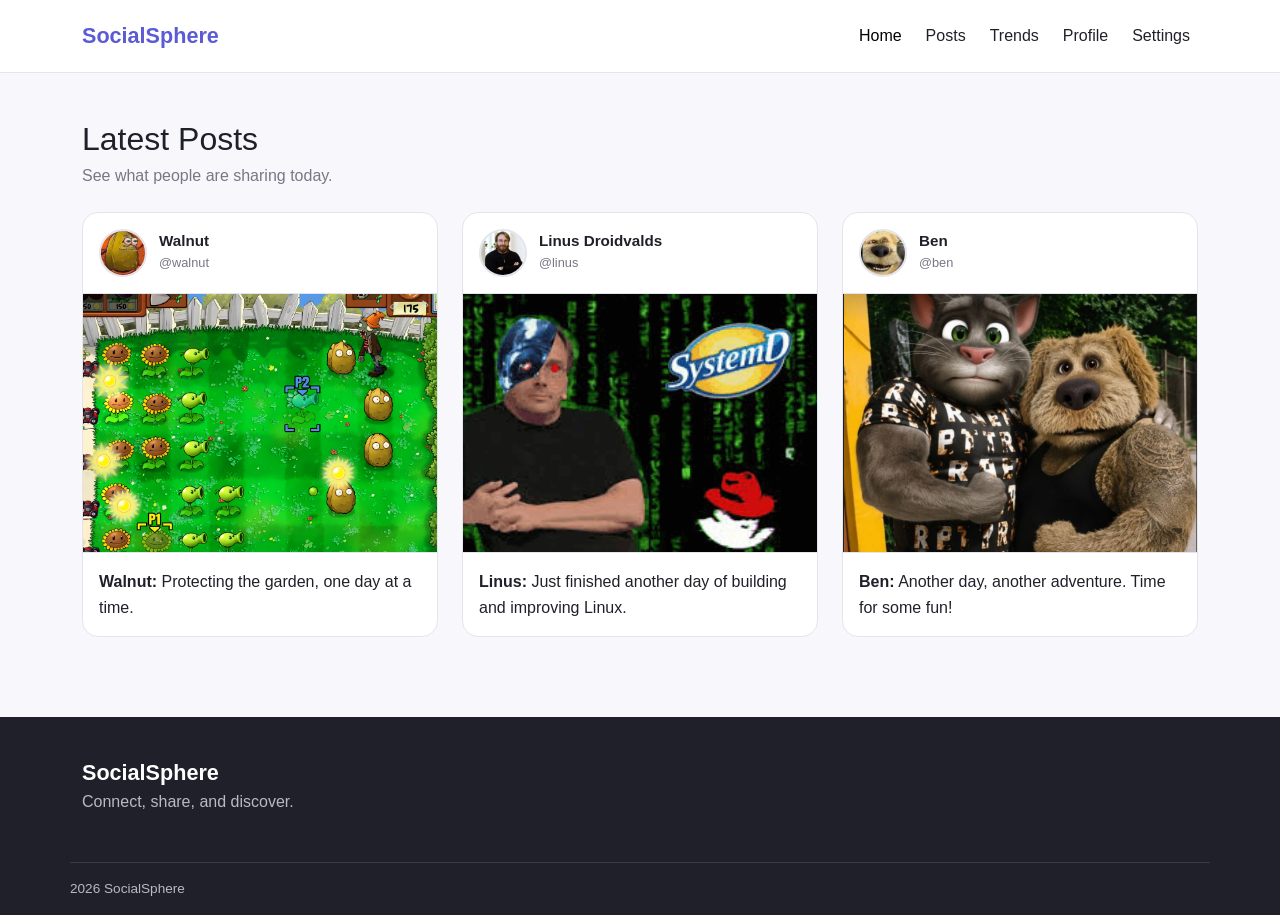
==== index.html @ 1b51f6a9 "Merge branch 'master' of https://github.com/anommanager/social-network-frontend" ====
<!DOCTYPE html>
<html lang="en">

<head>
    <meta charset="UTF-8">
    <meta name="viewport" content="width=device-width, initial-scale=1.0">
    <title>SocialSphere | Home</title>

    <link href="https://cdn.jsdelivr.net/npm/bootstrap@5.3.3/dist/css/bootstrap.min.css" rel="stylesheet">
    <link rel="stylesheet" href="css/style.css">
</head>

<body>

<header class="site-header">
    <nav class="navbar navbar-expand-lg">
        <div class="container">

            <a class="navbar-brand logo" href="index.html">
                SocialSphere
            </a>

            <button class="navbar-toggler" type="button" data-bs-toggle="collapse" data-bs-target="#navbarMenu">
                <span class="navbar-toggler-icon"></span>
            </button>

            <div class="collapse navbar-collapse" id="navbarMenu">
                <ul class="navbar-nav ms-auto">
                    <li class="nav-item">
                        <a class="nav-link active" href="index.html">Home</a>
                    </li>
                    <li class="nav-item">
                        <a class="nav-link" href="posts.html">Posts</a>
                    </li>
                    <li class="nav-item">
                        <a class="nav-link" href="trends.html">Trends</a>
                    </li>
                    <li class="nav-item">
                        <a class="nav-link" href="profile.html">Profile</a>
                    </li>
                    <li class="nav-item">
                        <a class="nav-link" href="settings.html">Settings</a>
                    </li>
                </ul>
            </div>

        </div>
    </nav>
</header>

<main>

    <section class="posts-section py-5">
        <div class="container">

            <div class="section-heading mb-4">
                <h2>Latest Posts</h2>
                <p>See what people are sharing today.</p>
            </div>

            <div class="posts-grid">

                <article class="post-card">

                    <div class="post-author">
                        <img src="images/avatars/walnut.jpg" alt="Walnut avatar">

                        <div>
                            <h3>Walnut</h3>
                            <span>@walnut</span>
                        </div>
                    </div>

                    <img
                        class="post-image"
                        src="images/posts/post1.jpg"
                        alt="Mountain landscape"
                        loading="lazy"
                    >

                    <div class="post-body">

                        

                        <p>
                            <strong>Walnut:</strong>
                            Protecting the garden, one day at a time.
                        </p>

                    </div>

                </article>

                <article class="post-card">

                    <div class="post-author">
                        <img src="images/avatars/linus.jpg" alt="Linus Droidvalds avatar">

                        <div>
                            <h3>Linus Droidvalds</h3>
                            <span>@linus</span>
                        </div>
                    </div>

                    <img
                        class="post-image"
                        src="images/posts/post2.jpg"
                        alt="Friends spending time together"
                        loading="lazy"
                    >

                    <div class="post-body">

                     

                        <p>
                            <strong>Linus:</strong>
                            Just finished another day of building and improving Linux.
                        </p>

                    </div>

                </article>

                <article class="post-card">

                    <div class="post-author">
                        <img src="images/avatars/ben.jpg" alt="Ben avatar">

                        <div>
                            <h3>Ben</h3>
                            <span>@ben</span>
                        </div>
                    </div>

                    <img
                        class="post-image"
                        src="images/posts/post3.jpg"
                        alt="Forest landscape"
                        loading="lazy"
                    >

                    <div class="post-body">

                       

                        <p>
                            <strong>Ben:</strong>
                            Another day, another adventure. Time for some fun!
                        </p>

                    </div>

                </article>

            </div>

        </div>
    </section>

</main>

<footer class="site-footer">

    <div class="container footer-content">
        <div>
            <a class="logo footer-logo" href="index.html">
                SocialSphere
            </a>

            <p>
                Connect, share, and discover.
            </p>
        </div>
    </div>

    <div class="container copyright">
        <p>2026 SocialSphere</p>
    </div>

</footer>

<script src="https://cdn.jsdelivr.net/npm/bootstrap@5.3.3/dist/js/bootstrap.bundle.min.js"></script>

</body>
</html>
---- css/style.css ----
:root {
    --primary-color: #5b5bd6;
    --secondary-color: #f4f4ff;
    --text-color: #20202a;
    --muted-color: #777785;
    --border-color: #e4e4ec;
    --card-radius: 16px;
    --page-bg: #f8f8fc;
}

* {
    box-sizing: border-box;
}

body {
    margin: 0;
    font-family: "Inter", sans-serif;
    color: var(--text-color);
    background: var(--page-bg);
}

.site-header {
    position: fixed;
    top: 0;
    left: 0;
    width: 100%;
    z-index: 1000;
    background: #ffffff;
    border-bottom: 1px solid var(--border-color);
}

.navbar {
    min-height: 72px;
}

.logo {
    color: var(--primary-color);
    font-size: 1.35rem;
    font-weight: 700;
    text-decoration: none;
}

.nav-link {
    color: var(--text-color);
    font-weight: 500;
    margin-left: 0.5rem;
}

.nav-link:hover,
.nav-link:focus,
.nav-link.active {
    color: var(--primary-color);
}

main {
    padding-top: 72px;
}

.hero {
    min-height: 440px;
    display: flex;
    align-items: center;
    background: linear-gradient(
        135deg,
        #eeeeff,
        #ffffff
    );
}

.hero-content {
    max-width: 680px;
}

.hero-badge {
    display: inline-block;
    margin-bottom: 1rem;
    padding: 0.4rem 0.8rem;
    border-radius: 999px;
    background: var(--secondary-color);
    color: var(--primary-color);
    font-size: 0.8rem;
    font-weight: 700;
    letter-spacing: 0.08em;
}

.hero h1 {
    font-size: clamp(2.5rem, 6vw, 4.5rem);
    line-height: 1.05;
    margin-bottom: 1.25rem;
}

.hero p {
    max-width: 580px;
    color: var(--muted-color);
    font-size: 1.1rem;
    line-height: 1.7;
}

.btn-primary {
    background: var(--primary-color);
    border-color: var(--primary-color);
    margin-top: 0.75rem;
}

.btn-primary:hover,
.btn-primary:focus {
    background: #4646b8;
    border-color: #4646b8;
}

.section-heading h2 {
    margin-bottom: 0.35rem;
}

.section-heading p,
.section-description {
    color: var(--muted-color);
}

.posts-grid {
    display: grid;
    grid-template-columns: repeat(3, 1fr);
    gap: 1.5rem;
}

.post-card {
    background: #ffffff;
    border: 1px solid var(--border-color);
    border-radius: var(--card-radius);
    overflow: hidden;
    transition:
        transform 0.2s ease,
        box-shadow 0.2s ease;
}

.post-card:hover {
    transform: translateY(-4px);
    box-shadow:
        0 12px 30px rgba(40, 40, 70, 0.1);
}

.post-author {
    display: flex;
    align-items: center;
    gap: 0.75rem;
    padding: 1rem;
}

.post-author img {
    width: 48px;
    height: 48px;
    flex-shrink: 0;
    border-radius: 50%;
    border: 2px solid var(--border-color);
    object-fit: cover;
}

.post-author h3 {
    margin: 0;
    font-size: 0.95rem;
    font-weight: 600;
}

.post-author span {
    color: var(--muted-color);
    font-size: 0.8rem;
}

.post-image {
    display: block;
    width: 100%;
    height: 260px;
    object-fit: cover;
    border-top: 1px solid var(--border-color);
    border-bottom: 1px solid var(--border-color);
}

.post-body {
    padding: 1rem;
}

.post-actions {
    display: flex;
    justify-content: space-between;
    margin-bottom: 0.8rem;
    color: var(--muted-color);
    font-size: 0.85rem;
}

.post-body p {
    margin: 0;
    line-height: 1.6;
}

.site-footer {
    margin-top: 2rem;
    padding-top: 2.5rem;
    background: #20202a;
    color: #ffffff;
}

.footer-content {
    display: flex;
    justify-content: space-between;
    gap: 2rem;
}

.footer-logo {
    color: #ffffff;
}

.footer-content p {
    color: #b9b9c5;
}

.footer-links {
    display: flex;
    gap: 1.25rem;
}

.footer-links a {
    color: #ffffff;
    text-decoration: none;
}

.footer-links a:hover,
.footer-links a:focus {
    color: #b8b8ff;
}

.copyright {
    margin-top: 2rem;
    padding: 1rem 0;
    border-top: 1px solid #3a3a45;
}

.copyright p {
    margin: 0;
    color: #b9b9c5;
    font-size: 0.85rem;
}

@media (max-width: 991px) {
    .posts-grid {
        grid-template-columns: repeat(2, 1fr);
    }

    .post-card:nth-child(3) {
        grid-column: 1 / -1;
        max-width: 500px;
        width: 100%;
        margin: 0 auto;
    }
}

@media (max-width: 767px) {
    .hero {
        min-height: 400px;
        text-align: center;
    }

    .hero-content {
        margin: 0 auto;
    }

    .hero p {
        margin-left: auto;
        margin-right: auto;
    }

    .posts-grid {
        grid-template-columns: 1fr;
    }

    .post-card:nth-child(3) {
        grid-column: auto;
        max-width: none;
    }

    .post-image {
        height: 220px;
    }

    .footer-content {
        flex-direction: column;
    }

    .footer-links {
        flex-wrap: wrap;
    }
}


.trends-hero {
    background: linear-gradient(
        135deg,
        #eeeeff,
        #ffffff
    );
}

.trends-intro {
    max-width: 700px;
}

.trends-intro h1 {
    font-size: clamp(2.5rem, 6vw, 4rem);
    margin-bottom: 1rem;
}

.trends-intro p {
    max-width: 600px;
    color: var(--muted-color);
    font-size: 1.1rem;
    line-height: 1.7;
}

.trend-card {
    height: 100%;
    padding: 1.5rem;
    background: #ffffff;
    border: 1px solid var(--border-color);
    border-radius: var(--card-radius);
    transition:
        transform 0.2s ease,
        box-shadow 0.2s ease;
}

.trend-card:hover {
    transform: translateY(-4px);
    box-shadow:
        0 12px 30px rgba(40, 40, 70, 0.1);
}

.trend-number {
    color: var(--primary-color);
    font-size: 0.8rem;
    font-weight: 700;
}

.trend-card h3 {
    margin-top: 1rem;
    margin-bottom: 0.5rem;
    font-size: 1.5rem;
}

.trend-card p {
    color: var(--muted-color);
    line-height: 1.6;
}

.trend-card strong {
    color: var(--primary-color);
}

.category-grid {
    display: grid;
    grid-template-columns: repeat(4, 1fr);
    gap: 1.5rem;
}

.category-item {
    padding: 1.5rem;
    background: #ffffff;
    border: 1px solid var(--border-color);
    border-radius: var(--card-radius);
}

.category-item:nth-child(even) {
    background: var(--secondary-color);
}

.category-item h3 {
    margin-bottom: 0.5rem;
    font-size: 1.1rem;
}

.category-item p {
    margin: 0;
    color: var(--muted-color);
    line-height: 1.5;
}

@media (max-width: 991px) {
    .category-grid {
        grid-template-columns: repeat(2, 1fr);
    }
}

@media (max-width: 767px) {
    .trends-hero {
        text-align: center;
    }

    .trends-intro {
        margin: 0 auto;
    }

    .category-grid {
        grid-template-columns: 1fr;
    }
}
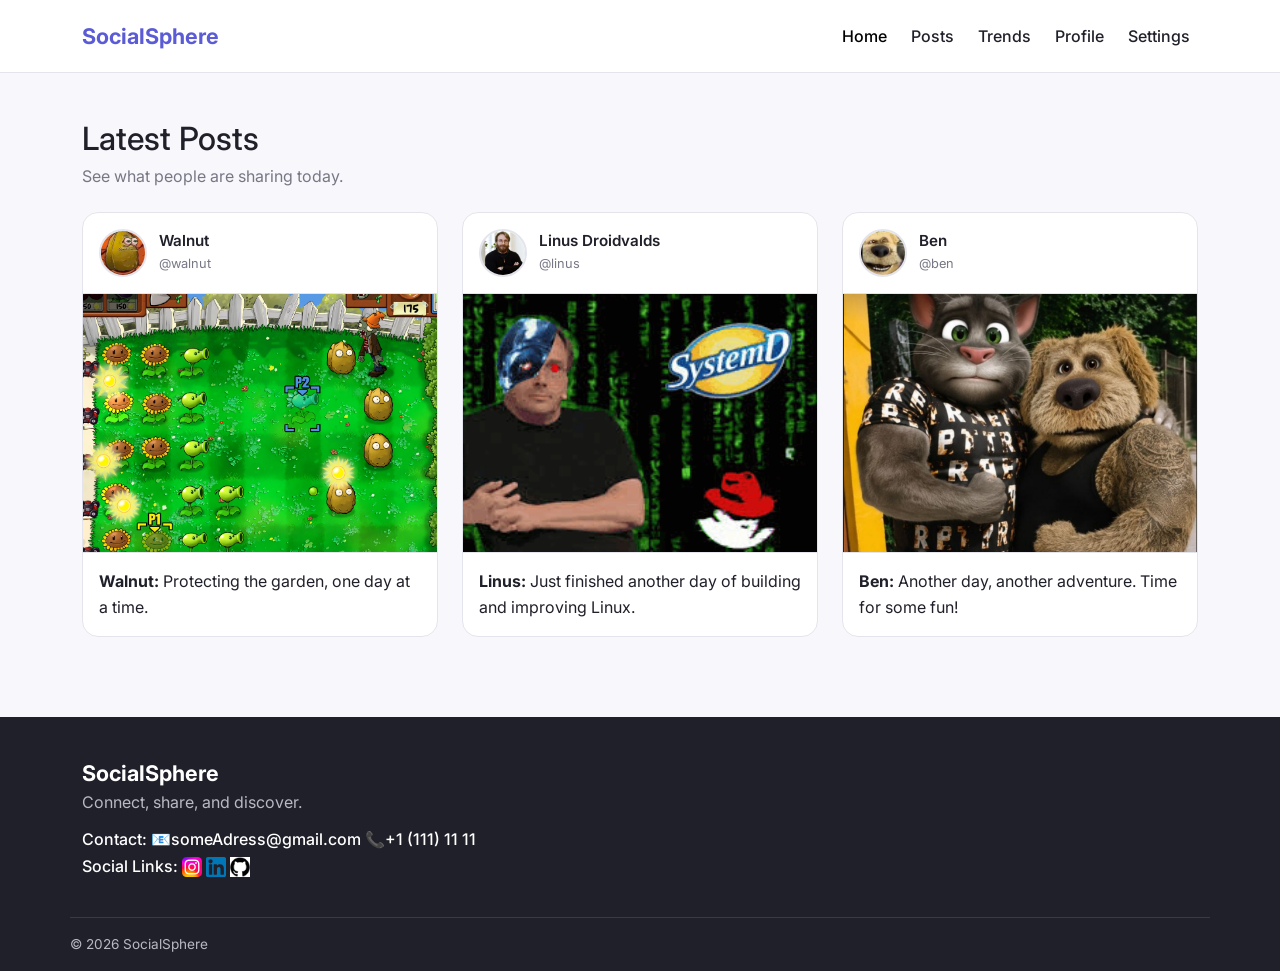
==== commit 0adb8161: "Add missing footer info. Add google fonts. Write and polish README." ====
--- a/index.html
+++ b/index.html
@@ -5,9 +5,10 @@
     <meta charset="UTF-8">
     <meta name="viewport" content="width=device-width, initial-scale=1.0">
     <title>SocialSphere | Home</title>
-
     <link href="https://cdn.jsdelivr.net/npm/bootstrap@5.3.3/dist/css/bootstrap.min.css" rel="stylesheet">
     <link rel="stylesheet" href="css/style.css">
+    <link href="https://fonts.googleapis.com/css2?family=Inter:wght@400;500;600;700&display=swap" rel="stylesheet">
+
 </head>
 
 <body>
@@ -163,22 +164,39 @@
 <footer class="site-footer">
 
     <div class="container footer-content">
-        <div>
-            <a class="logo footer-logo" href="index.html">
-                SocialSphere
-            </a>
-
-            <p>
-                Connect, share, and discover.
-            </p>
-        </div>
+
+      <div>
+
+        <a class="logo footer-logo" href="index.html">
+          SocialSphere
+        </a>
+
+        <p>
+          Connect, share, and discover.
+        </p>
+
+        <h6>Contact: 📧someAdress@gmail.com 📞+1 (111) 11 11</h6>
+        <h6>Social Links: 
+            <a href="https://www.instagram.com/https://www.instagram.com/"><img style="max-width: 20px; height: auto;" src="images/footer/image.png"></a>
+            <a href="https://ru.linkedin.com/"><img style="max-width: 20px; height: auto;" src="images/footer/linkedin-svgrepo-com.svg""></a>
+            <a href="https://github.com/anommanager/social-network-frontend"><img style="max-width: 20px; height: auto;" src="images/footer/images.png""></a>
+        </h6>
+        
+      </div>
+
+
+
     </div>
 
     <div class="container copyright">
-        <p>2026 SocialSphere</p>
+
+      <p>
+       &copy 2026 SocialSphere
+      </p>
+
     </div>
 
-</footer>
+  </footer>
 
 <script src="https://cdn.jsdelivr.net/npm/bootstrap@5.3.3/dist/js/bootstrap.bundle.min.js"></script>
 
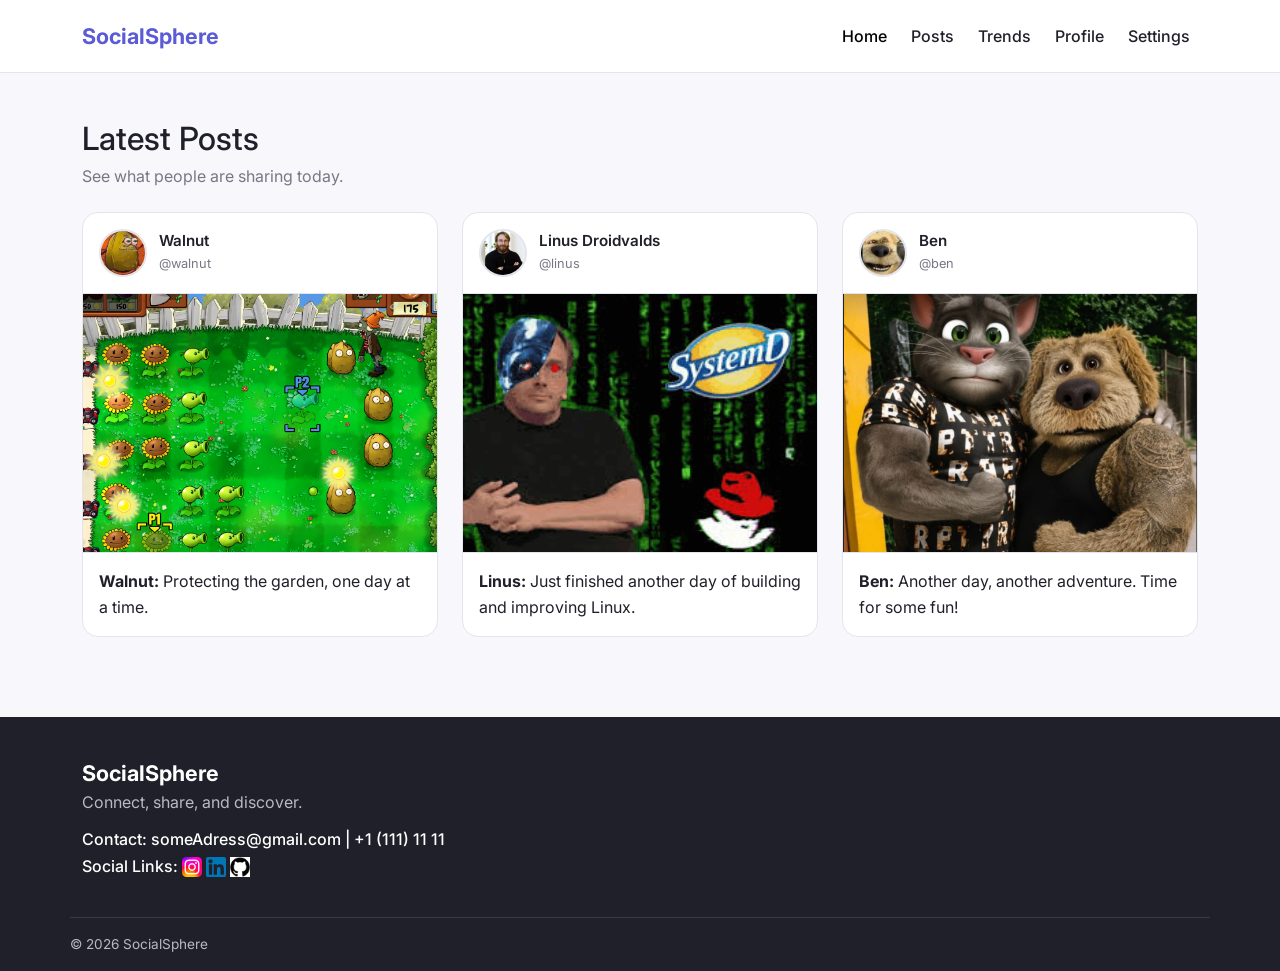
==== commit 06e439f6: "Fix extra element at the end line of trends.html" ====
--- a/index.html
+++ b/index.html
@@ -175,7 +175,7 @@
           Connect, share, and discover.
         </p>
 
-        <h6>Contact: 📧someAdress@gmail.com 📞+1 (111) 11 11</h6>
+        <h6>Contact: someAdress@gmail.com | +1 (111) 11 11</h6>
         <h6>Social Links: 
             <a href="https://www.instagram.com/https://www.instagram.com/"><img style="max-width: 20px; height: auto;" src="images/footer/image.png"></a>
             <a href="https://ru.linkedin.com/"><img style="max-width: 20px; height: auto;" src="images/footer/linkedin-svgrepo-com.svg""></a>
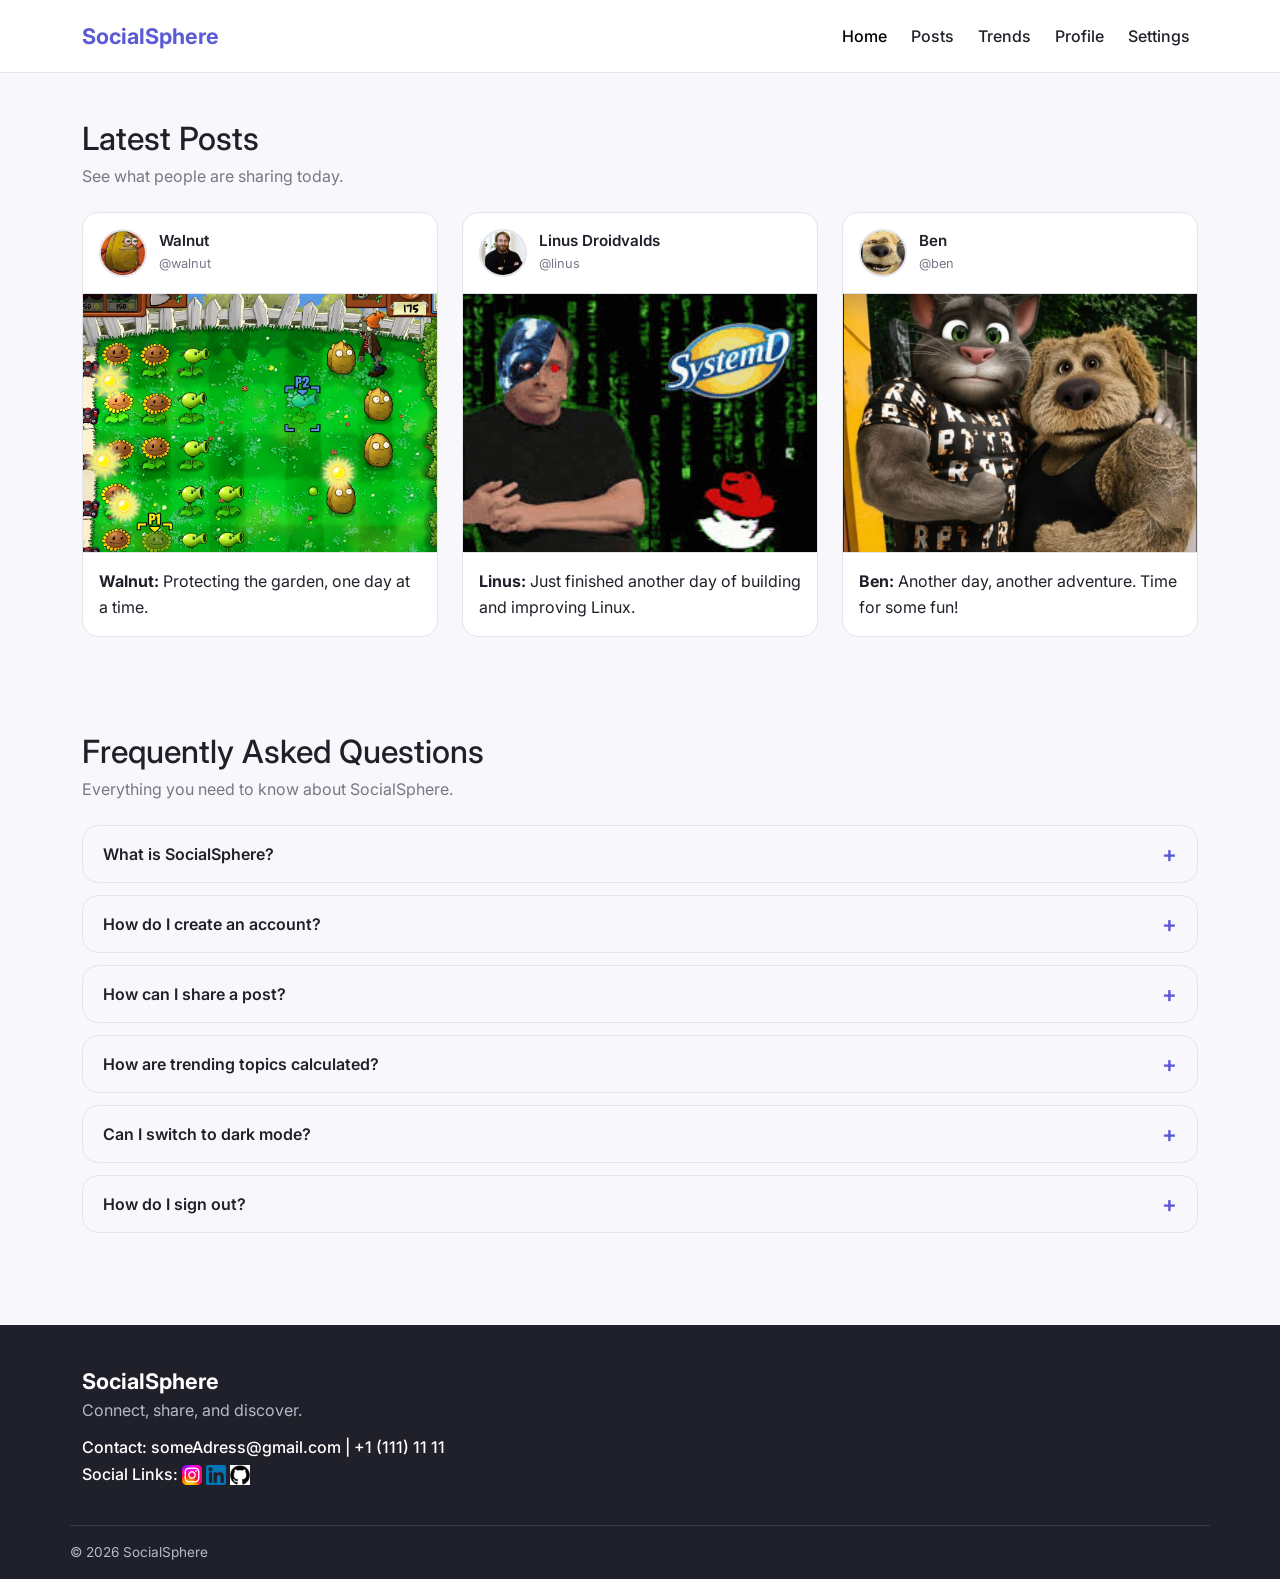
==== commit 57ccbaa4: "home page faq section" ====
--- a/index.html
+++ b/index.html
@@ -159,6 +159,44 @@
         </div>
     </section>
 
+    <section class="py-5">
+        <div class="container">
+
+            <div class="section-heading mb-4">
+                <h2>Frequently Asked Questions</h2>
+                <p>Everything you need to know about SocialSphere.</p>
+            </div>
+
+            <div id="faq">
+                <div class="faq-item">
+                    <button type="button" class="faq-question"><span>What is SocialSphere?</span><span class="faq-icon">+</span></button>
+                    <div class="faq-answer">SocialSphere is a social media platform for sharing moments, exploring trends and connecting with friends.</div>
+                </div>
+                <div class="faq-item">
+                    <button type="button" class="faq-question"><span>How do I create an account?</span><span class="faq-icon">+</span></button>
+                    <div class="faq-answer">Open the Sign in page, enter your name, email and password, and your session will be saved in this browser.</div>
+                </div>
+                <div class="faq-item">
+                    <button type="button" class="faq-question"><span>How can I share a post?</span><span class="faq-icon">+</span></button>
+                    <div class="faq-answer">Go to the Posts page, write your message or attach a photo and publish it to your feed.</div>
+                </div>
+                <div class="faq-item">
+                    <button type="button" class="faq-question"><span>How are trending topics calculated?</span><span class="faq-icon">+</span></button>
+                    <div class="faq-answer">Trends are ranked by the number of posts and the engagement rate of each hashtag.</div>
+                </div>
+                <div class="faq-item">
+                    <button type="button" class="faq-question"><span>Can I switch to dark mode?</span><span class="faq-icon">+</span></button>
+                    <div class="faq-answer">Yes. Use the theme button in the navigation bar; your choice is remembered between visits.</div>
+                </div>
+                <div class="faq-item">
+                    <button type="button" class="faq-question"><span>How do I sign out?</span><span class="faq-icon">+</span></button>
+                    <div class="faq-answer">Click the Sign out button in the navigation bar and your saved login state will be cleared.</div>
+                </div>
+            </div>
+
+        </div>
+    </section>
+
 </main>
 
 <footer class="site-footer">
@@ -177,9 +215,9 @@
 
         <h6>Contact: someAdress@gmail.com | +1 (111) 11 11</h6>
         <h6>Social Links: 
-            <a href="https://www.instagram.com/https://www.instagram.com/"><img style="max-width: 20px; height: auto;" src="images/footer/image.png"></a>
-            <a href="https://ru.linkedin.com/"><img style="max-width: 20px; height: auto;" src="images/footer/linkedin-svgrepo-com.svg""></a>
-            <a href="https://github.com/anommanager/social-network-frontend"><img style="max-width: 20px; height: auto;" src="images/footer/images.png""></a>
+            <a href="https://www.instagram.com/"><img src="images/footer/image.png"></a>
+            <a href="https://ru.linkedin.com/"><img src="images/footer/linkedin-svgrepo-com.svg"></a>
+            <a href="https://github.com/anommanager/social-network-frontend"><img src="images/footer/images.png"></a>
         </h6>
         
       </div>
@@ -191,14 +229,17 @@
     <div class="container copyright">
 
       <p>
-       &copy 2026 SocialSphere
+       &copy; 2026 SocialSphere
       </p>
 
     </div>
 
   </footer>
 
+<script src="https://code.jquery.com/jquery-3.7.1.min.js"></script>
 <script src="https://cdn.jsdelivr.net/npm/bootstrap@5.3.3/dist/js/bootstrap.bundle.min.js"></script>
+
+<script src="js/script.js"></script>
 
 </body>
 </html>
--- a/css/style.css
+++ b/css/style.css
@@ -56,46 +56,6 @@
     padding-top: 72px;
 }
 
-.hero {
-    min-height: 440px;
-    display: flex;
-    align-items: center;
-    background: linear-gradient(
-        135deg,
-        #eeeeff,
-        #ffffff
-    );
-}
-
-.hero-content {
-    max-width: 680px;
-}
-
-.hero-badge {
-    display: inline-block;
-    margin-bottom: 1rem;
-    padding: 0.4rem 0.8rem;
-    border-radius: 999px;
-    background: var(--secondary-color);
-    color: var(--primary-color);
-    font-size: 0.8rem;
-    font-weight: 700;
-    letter-spacing: 0.08em;
-}
-
-.hero h1 {
-    font-size: clamp(2.5rem, 6vw, 4.5rem);
-    line-height: 1.05;
-    margin-bottom: 1.25rem;
-}
-
-.hero p {
-    max-width: 580px;
-    color: var(--muted-color);
-    font-size: 1.1rem;
-    line-height: 1.7;
-}
-
 .btn-primary {
     background: var(--primary-color);
     border-color: var(--primary-color);
@@ -199,6 +159,11 @@
     color: #ffffff;
 }
 
+.site-footer img {
+    max-width: 20px; 
+    height: auto
+}
+
 .footer-content {
     display: flex;
     justify-content: space-between;
@@ -254,20 +219,6 @@
 }
 
 @media (max-width: 767px) {
-    .hero {
-        min-height: 400px;
-        text-align: center;
-    }
-
-    .hero-content {
-        margin: 0 auto;
-    }
-
-    .hero p {
-        margin-left: auto;
-        margin-right: auto;
-    }
-
     .posts-grid {
         grid-template-columns: 1fr;
     }
@@ -288,15 +239,6 @@
     .footer-links {
         flex-wrap: wrap;
     }
-}
-
-
-.trends-hero {
-    background: linear-gradient(
-        135deg,
-        #eeeeff,
-        #ffffff
-    );
 }
 
 .trends-intro {
@@ -388,9 +330,6 @@
 }
 
 @media (max-width: 767px) {
-    .trends-hero {
-        text-align: center;
-    }
 
     .trends-intro {
         margin: 0 auto;
@@ -399,4 +338,38 @@
     .category-grid {
         grid-template-columns: 1fr;
     }
-}+}
+.faq-item {
+    background: var(--surface);
+    border: 1px solid var(--border-color);
+    border-radius: var(--card-radius);
+    margin-bottom: 0.75rem;
+    overflow: hidden;
+}
+
+.faq-question {
+    display: flex;
+    justify-content: space-between;
+    align-items: center;
+    width: 100%;
+    padding: 1rem 1.25rem;
+    border: 0;
+    background: transparent;
+    color: var(--text-color);
+    font-weight: 600;
+    text-align: left;
+    cursor: pointer;
+}
+
+.faq-icon {
+    color: var(--primary-color);
+    font-size: 1.4rem;
+    line-height: 1;
+}
+
+.faq-answer {
+    display: none;
+    padding: 0 1.25rem 1rem;
+    color: var(--muted-color);
+    line-height: 1.6;
+}
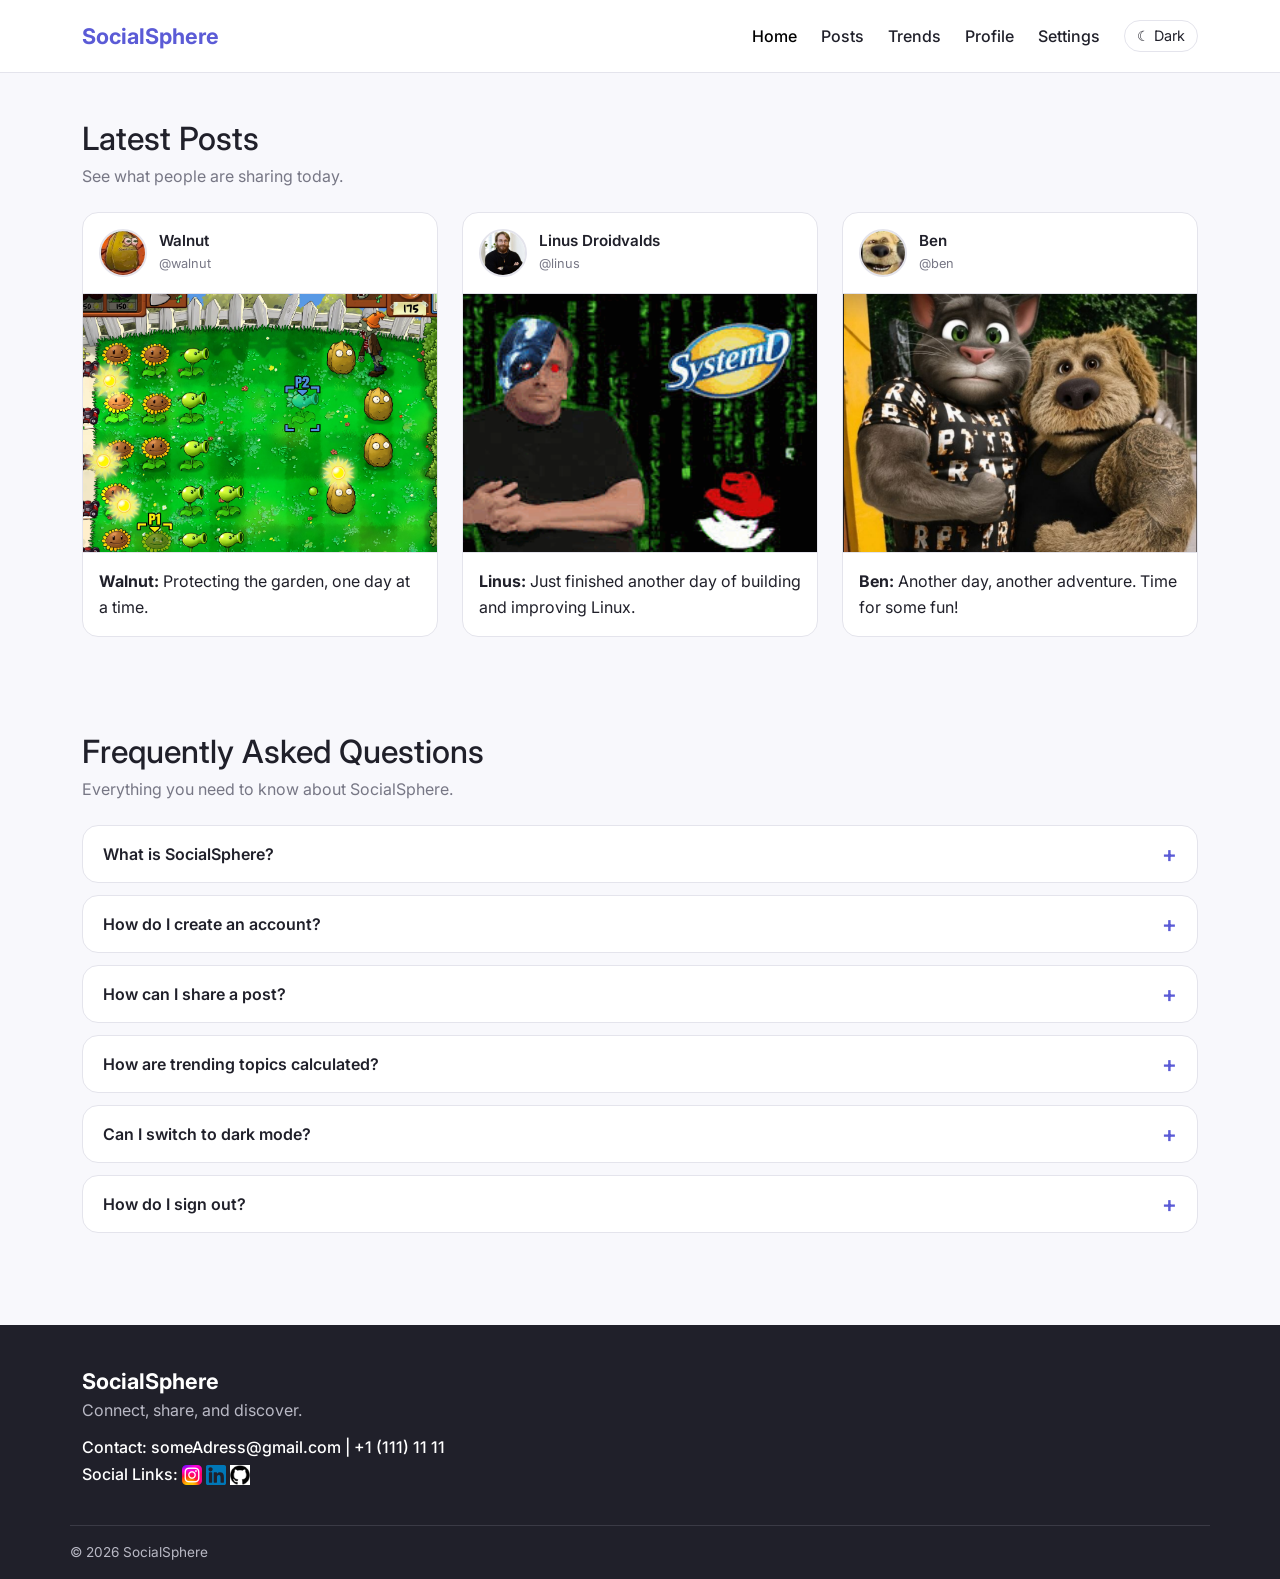
==== commit a9d7861e: "dark theme toggle and global styling" ====
--- a/index.html
+++ b/index.html
@@ -9,6 +9,7 @@
     <link rel="stylesheet" href="css/style.css">
     <link href="https://fonts.googleapis.com/css2?family=Inter:wght@400;500;600;700&display=swap" rel="stylesheet">
 
+    <script src="js/theme.js"></script>
 </head>
 
 <body>
--- a/css/style.css
+++ b/css/style.css
@@ -6,6 +6,34 @@
     --border-color: #e4e4ec;
     --card-radius: 16px;
     --page-bg: #f8f8fc;
+    --surface: #ffffff;
+    --surface-2: #f0f2f5;
+    --surface-3: #e4e6eb;
+    --accent-soft: #ddddfb;
+}
+
+[data-bs-theme="dark"] {
+    --primary-color: #8b8bf5;
+    --secondary-color: #1a1a1a;
+    --text-color: #ececec;
+    --muted-color: #a0a0a0;
+    --border-color: #2e2e2e;
+    --page-bg: #000000;
+    --surface: #0f0f0f;
+    --surface-2: #1a1a1a;
+    --surface-3: #262626;
+    --accent-soft: #2a2a2a;
+}
+
+[data-bs-theme="dark"] .site-footer {
+    background: #000000;
+    border-top: 1px solid var(--border-color);
+}
+
+[data-bs-theme="dark"] .post-card:hover,
+[data-bs-theme="dark"] .trend-card:hover,
+[data-bs-theme="dark"] .auth-card {
+    box-shadow: 0 12px 30px rgba(0, 0, 0, 0.6);
 }
 
 * {
@@ -25,7 +53,7 @@
     left: 0;
     width: 100%;
     z-index: 1000;
-    background: #ffffff;
+    background: var(--surface);
     border-bottom: 1px solid var(--border-color);
 }
 
@@ -84,7 +112,7 @@
 }
 
 .post-card {
-    background: #ffffff;
+    background: var(--surface);
     border: 1px solid var(--border-color);
     border-radius: var(--card-radius);
     overflow: hidden;
@@ -260,7 +288,7 @@
 .trend-card {
     height: 100%;
     padding: 1.5rem;
-    background: #ffffff;
+    background: var(--surface);
     border: 1px solid var(--border-color);
     border-radius: var(--card-radius);
     transition:
@@ -303,7 +331,7 @@
 
 .category-item {
     padding: 1.5rem;
-    background: #ffffff;
+    background: var(--surface);
     border: 1px solid var(--border-color);
     border-radius: var(--card-radius);
 }
@@ -339,6 +367,28 @@
         grid-template-columns: 1fr;
     }
 }
+
+.nav-tools {
+    display: flex;
+    align-items: center;
+    gap: 0.5rem;
+    margin-left: 1rem;
+}
+
+.theme-toggle {
+    border: 1px solid var(--border-color);
+    background: var(--surface);
+    color: var(--text-color);
+    border-radius: 999px;
+    padding: 0.25rem 0.75rem;
+    font-size: 0.9rem;
+    cursor: pointer;
+}
+
+.theme-toggle:hover {
+    border-color: var(--primary-color);
+}
+
 .faq-item {
     background: var(--surface);
     border: 1px solid var(--border-color);
@@ -373,3 +423,90 @@
     color: var(--muted-color);
     line-height: 1.6;
 }
+
+.api-card {
+    height: 100%;
+    padding: 1.25rem;
+    background: var(--surface);
+    border: 1px solid var(--border-color);
+    border-radius: var(--card-radius);
+}
+
+.api-card h3 {
+    font-size: 1.05rem;
+}
+
+.api-card a {
+    color: var(--text-color);
+    text-decoration: none;
+}
+
+.api-card a:hover {
+    color: var(--primary-color);
+}
+
+.api-tag {
+    display: inline-block;
+    margin: 0 0.35rem 0.35rem 0;
+    padding: 0.1rem 0.5rem;
+    background: var(--accent-soft);
+    color: var(--primary-color);
+    border-radius: 999px;
+    font-size: 0.75rem;
+}
+
+
+.btn-outline-primary {
+    --bs-btn-color: var(--primary-color);
+    --bs-btn-border-color: var(--primary-color);
+    --bs-btn-hover-bg: var(--primary-color);
+    --bs-btn-hover-border-color: var(--primary-color);
+    --bs-btn-hover-color: #ffffff;
+    --bs-btn-active-bg: var(--primary-color);
+    --bs-btn-active-border-color: var(--primary-color);
+    --bs-btn-active-color: #ffffff;
+}
+
+.btn-outline-danger {
+    --bs-btn-color: #e5484d;
+    --bs-btn-border-color: #e5484d;
+    --bs-btn-hover-bg: #e5484d;
+    --bs-btn-hover-border-color: #e5484d;
+}
+
+.form-control,
+.form-select {
+    background-color: var(--surface);
+    color: var(--text-color);
+    border-color: var(--border-color);
+}
+
+.form-control:focus,
+.form-select:focus {
+    border-color: var(--primary-color);
+    box-shadow: 0 0 0 0.2rem rgba(91, 91, 214, 0.2);
+}
+
+.table {
+    --bs-table-bg: var(--surface);
+    --bs-table-color: var(--text-color);
+    --bs-table-border-color: var(--border-color);
+    --bs-table-hover-bg: var(--secondary-color);
+    --bs-table-hover-color: var(--text-color);
+}
+
+.table thead th {
+    background: var(--secondary-color);
+    color: var(--primary-color);
+}
+
+.modal-content {
+    background: var(--surface);
+    color: var(--text-color);
+}
+
+.alert-info {
+    background: var(--secondary-color);
+    border-color: var(--border-color);
+    color: var(--text-color);
+}
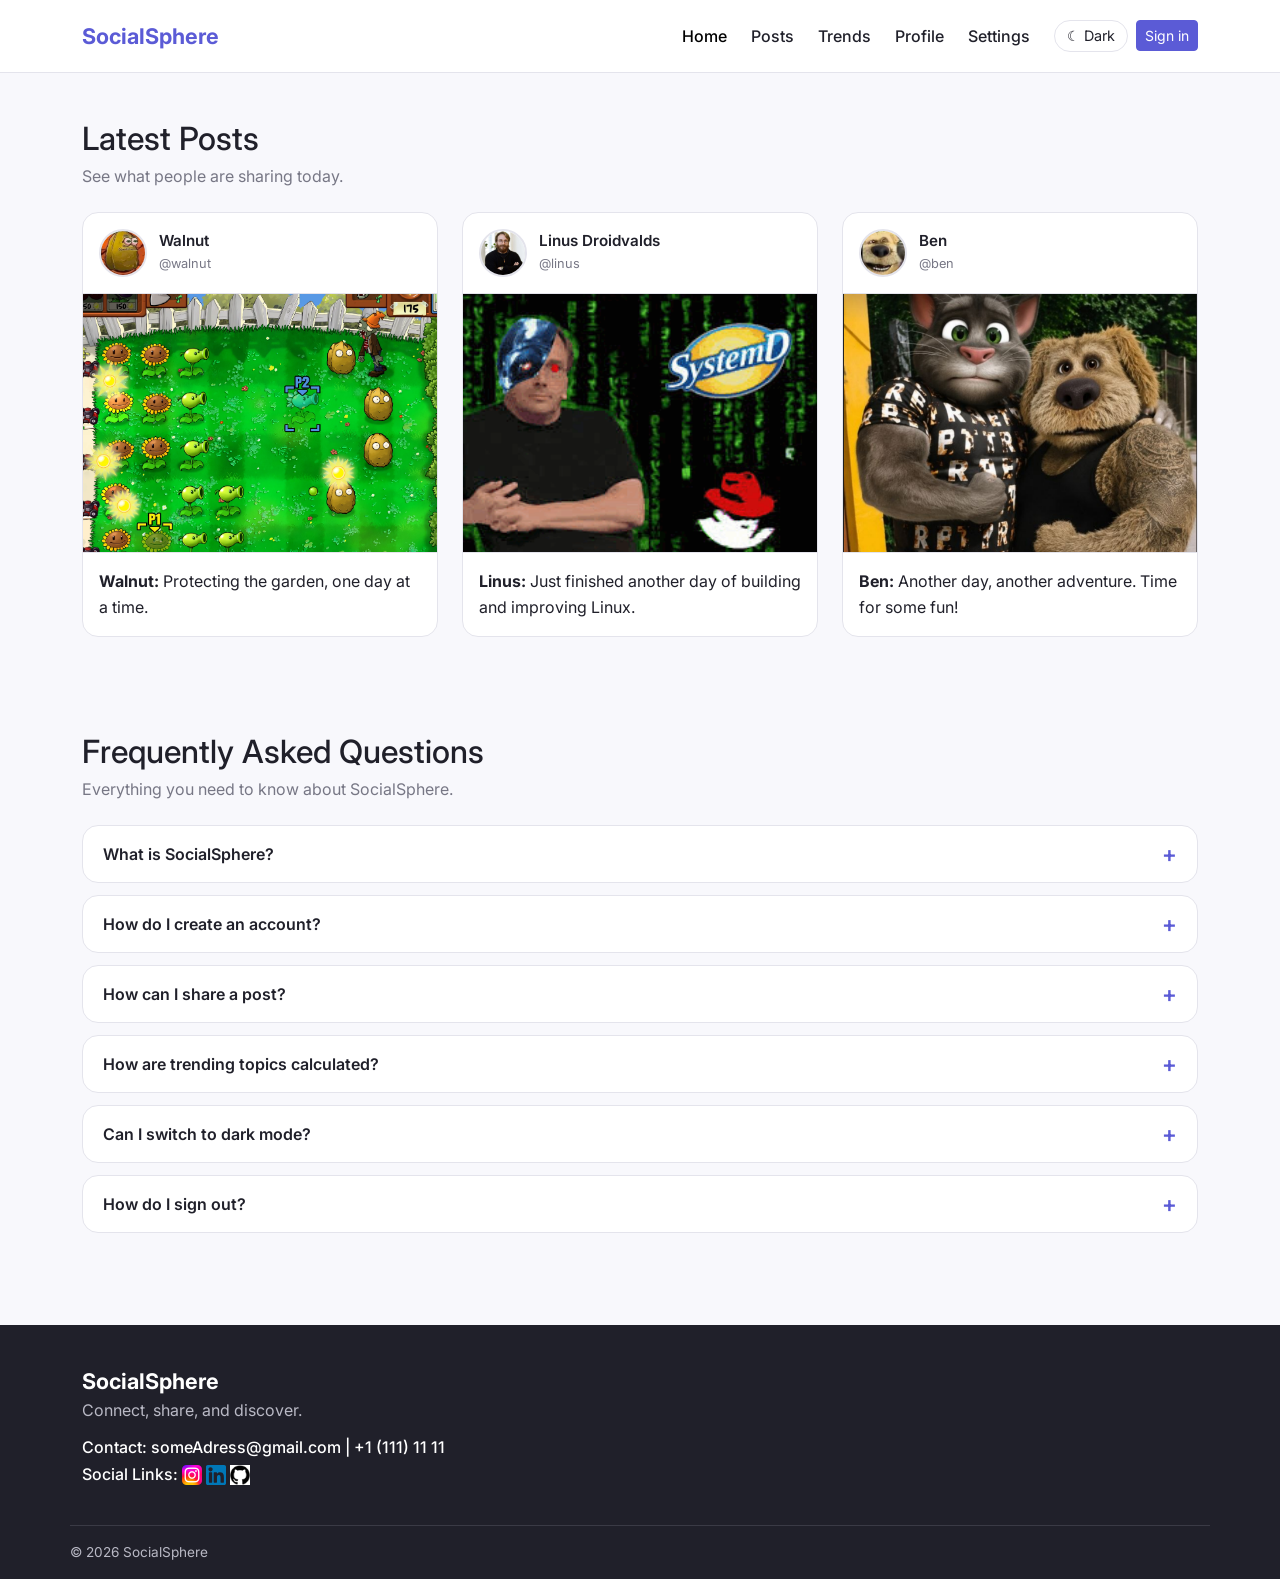
==== commit c2e7fe53: "registration and sign-in with localStorage" ====
--- a/index.html
+++ b/index.html
@@ -54,6 +54,8 @@
 
     <section class="posts-section py-5">
         <div class="container">
+
+            <div id="welcomeBanner" class="welcome-banner" hidden></div>
 
             <div class="section-heading mb-4">
                 <h2>Latest Posts</h2>
--- a/css/style.css
+++ b/css/style.css
@@ -375,6 +375,12 @@
     margin-left: 1rem;
 }
 
+.nav-user {
+    color: var(--muted-color);
+    font-size: 0.9rem;
+    font-weight: 500;
+}
+
 .theme-toggle {
     border: 1px solid var(--border-color);
     background: var(--surface);
@@ -424,6 +430,23 @@
     line-height: 1.6;
 }
 
+.auth-card {
+    max-width: 440px;
+    margin: 0 auto;
+    padding: 2rem;
+    background: var(--surface);
+    border: 1px solid var(--border-color);
+    border-radius: var(--card-radius);
+}
+
+.welcome-banner {
+    padding: 0.75rem 1rem;
+    margin-bottom: 1.5rem;
+    background: var(--secondary-color);
+    border: 1px solid var(--border-color);
+    border-radius: var(--card-radius);
+}
+
 .api-card {
     height: 100%;
     padding: 1.25rem;
@@ -455,6 +478,55 @@
     font-size: 0.75rem;
 }
 
+
+.auth-card {
+    box-shadow: 0 12px 30px rgba(40, 40, 70, 0.12);
+}
+
+.auth-card .nav-pills .nav-link {
+    margin-left: 0;
+    color: var(--muted-color);
+    background: var(--surface-2);
+    border-radius: 0;
+}
+
+.auth-card .nav-pills .nav-item:first-child .nav-link {
+    border-radius: 8px 0 0 8px;
+}
+
+.auth-card .nav-pills .nav-item:last-child .nav-link {
+    border-radius: 0 8px 8px 0;
+}
+
+.auth-card .nav-pills .nav-link.active {
+    background: var(--primary-color);
+    color: #ffffff;
+}
+
+.auth-card .form-control {
+    background: var(--surface-2);
+    color: var(--text-color);
+    border-color: var(--border-color);
+}
+
+.auth-card .form-control:focus {
+    border-color: var(--primary-color);
+    box-shadow: 0 0 0 0.2rem rgba(91, 91, 214, 0.2);
+}
+
+.signout-btn {
+    border: 1px solid var(--primary-color);
+    background: transparent;
+    color: var(--primary-color);
+    font-weight: 600;
+    margin-top: 0;
+}
+
+.signout-btn:hover,
+.signout-btn:focus {
+    background: var(--primary-color);
+    color: #ffffff;
+}
 
 .btn-outline-primary {
     --bs-btn-color: var(--primary-color);
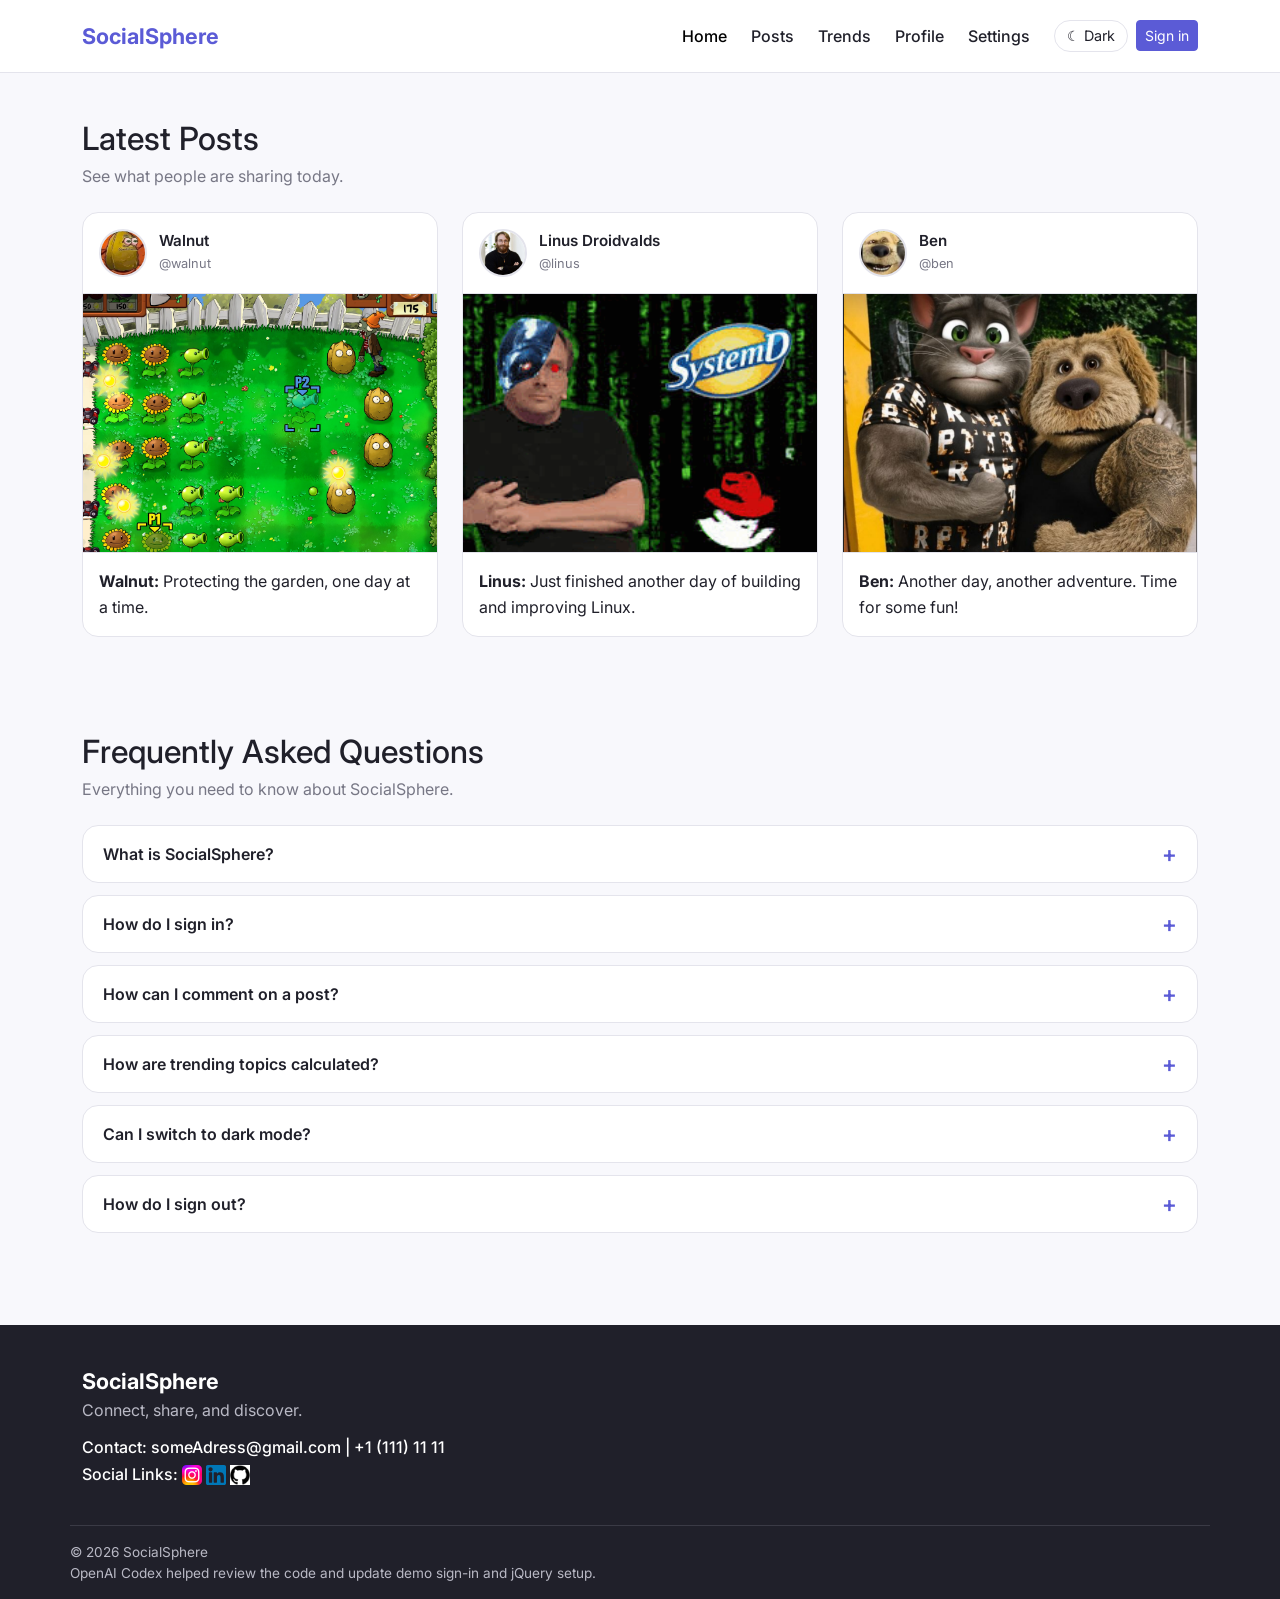
==== commit a84f6633: "migrate to local jquery" ====
--- a/index.html
+++ b/index.html
@@ -176,16 +176,16 @@
                     <div class="faq-answer">SocialSphere is a social media platform for sharing moments, exploring trends and connecting with friends.</div>
                 </div>
                 <div class="faq-item">
-                    <button type="button" class="faq-question"><span>How do I create an account?</span><span class="faq-icon">+</span></button>
-                    <div class="faq-answer">Open the Sign in page, enter your name, email and password, and your session will be saved in this browser.</div>
-                </div>
-                <div class="faq-item">
-                    <button type="button" class="faq-question"><span>How can I share a post?</span><span class="faq-icon">+</span></button>
-                    <div class="faq-answer">Go to the Posts page, write your message or attach a photo and publish it to your feed.</div>
+                    <button type="button" class="faq-question"><span>How do I sign in?</span><span class="faq-icon">+</span></button>
+                    <div class="faq-answer">Open the Sign in page and use the displayed demo credentials. Your session is saved in this browser.</div>
+                </div>
+                <div class="faq-item">
+                    <button type="button" class="faq-question"><span>How can I comment on a post?</span><span class="faq-icon">+</span></button>
+                    <div class="faq-answer">Sign in, open the Posts page, and press Enter after writing your comment.</div>
                 </div>
                 <div class="faq-item">
                     <button type="button" class="faq-question"><span>How are trending topics calculated?</span><span class="faq-icon">+</span></button>
-                    <div class="faq-answer">Trends are ranked by the number of posts and the engagement rate of each hashtag.</div>
+                    <div class="faq-answer">The rankings table shows sample post counts and engagement rates for each hashtag.</div>
                 </div>
                 <div class="faq-item">
                     <button type="button" class="faq-question"><span>Can I switch to dark mode?</span><span class="faq-icon">+</span></button>
@@ -234,12 +234,13 @@
       <p>
        &copy; 2026 SocialSphere
       </p>
+      <p>OpenAI Codex helped review the code and update demo sign-in and jQuery setup.</p>
 
     </div>
 
   </footer>
 
-<script src="https://code.jquery.com/jquery-3.7.1.min.js"></script>
+<script src="js/jquery-3.7.1.min.js"></script>
 <script src="https://cdn.jsdelivr.net/npm/bootstrap@5.3.3/dist/js/bootstrap.bundle.min.js"></script>
 
 <script src="js/script.js"></script>
--- a/css/style.css
+++ b/css/style.css
@@ -483,26 +483,6 @@
     box-shadow: 0 12px 30px rgba(40, 40, 70, 0.12);
 }
 
-.auth-card .nav-pills .nav-link {
-    margin-left: 0;
-    color: var(--muted-color);
-    background: var(--surface-2);
-    border-radius: 0;
-}
-
-.auth-card .nav-pills .nav-item:first-child .nav-link {
-    border-radius: 8px 0 0 8px;
-}
-
-.auth-card .nav-pills .nav-item:last-child .nav-link {
-    border-radius: 0 8px 8px 0;
-}
-
-.auth-card .nav-pills .nav-link.active {
-    background: var(--primary-color);
-    color: #ffffff;
-}
-
 .auth-card .form-control {
     background: var(--surface-2);
     color: var(--text-color);
